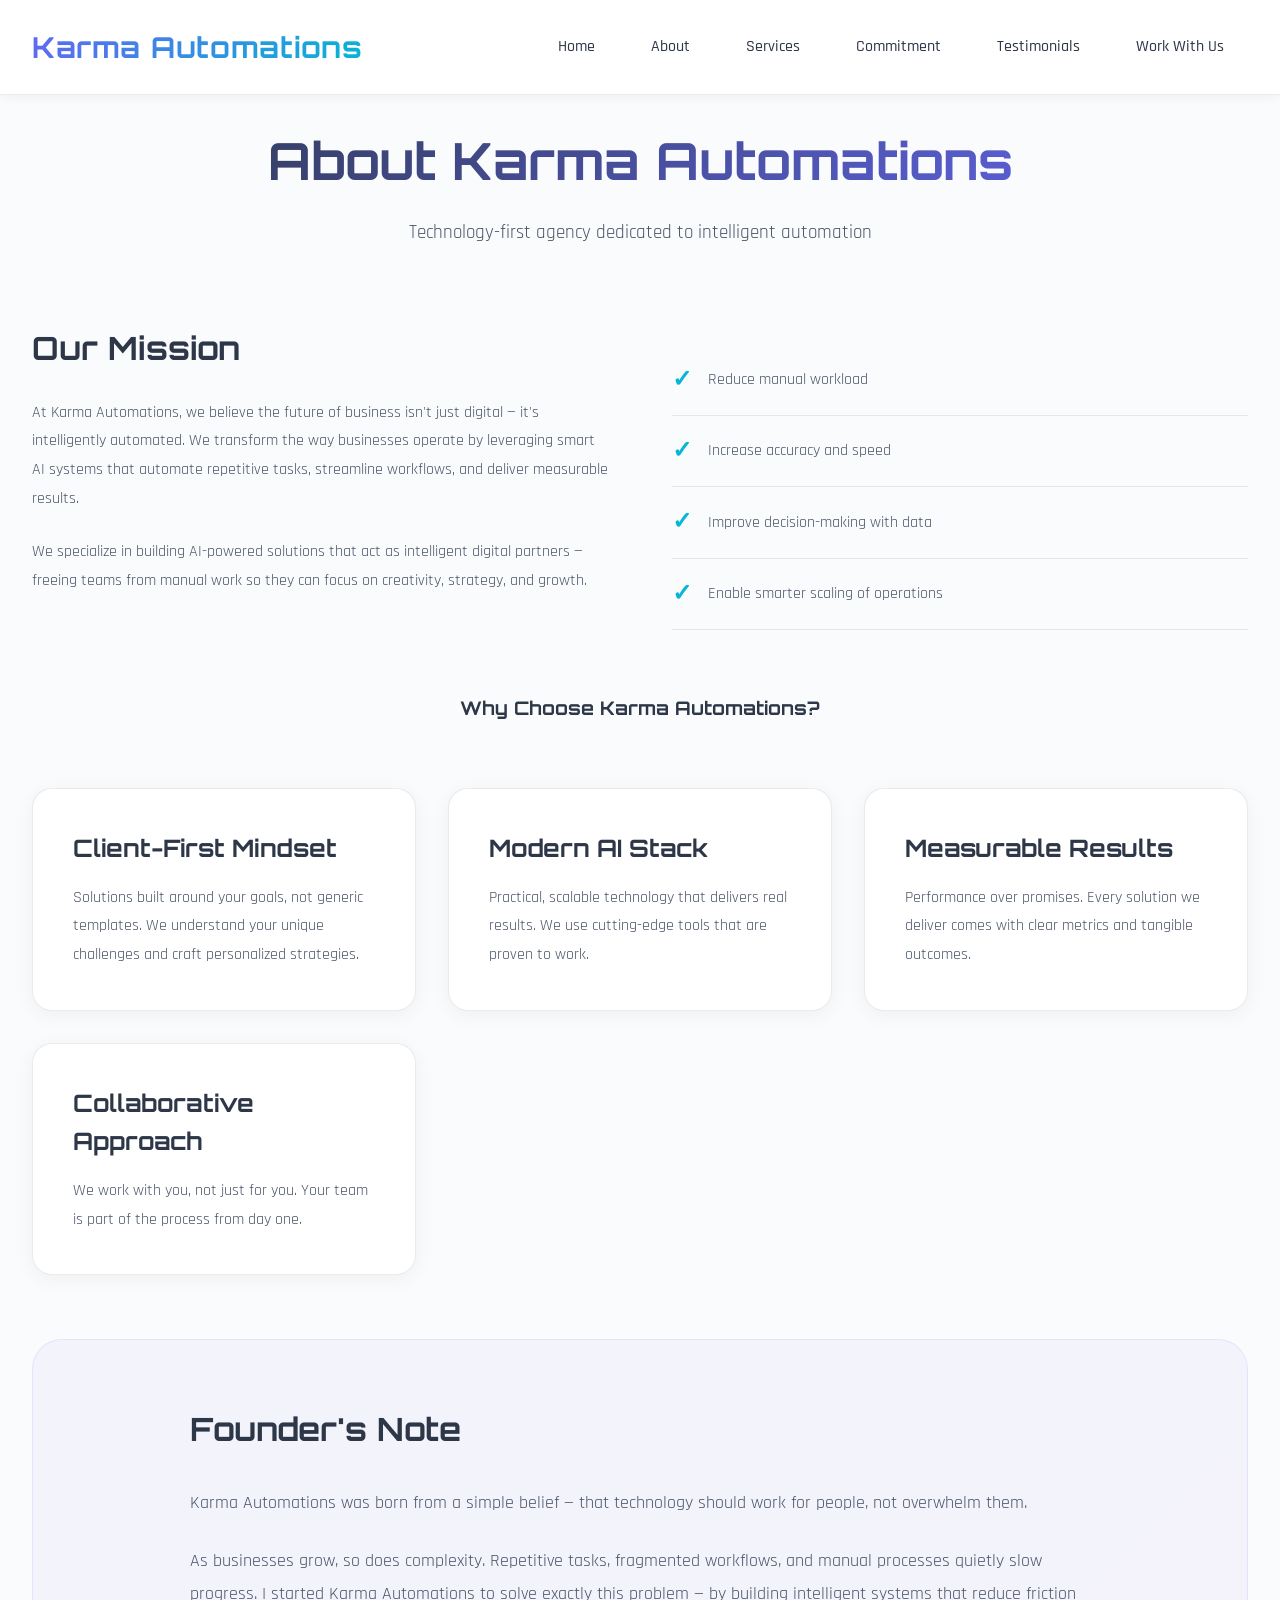
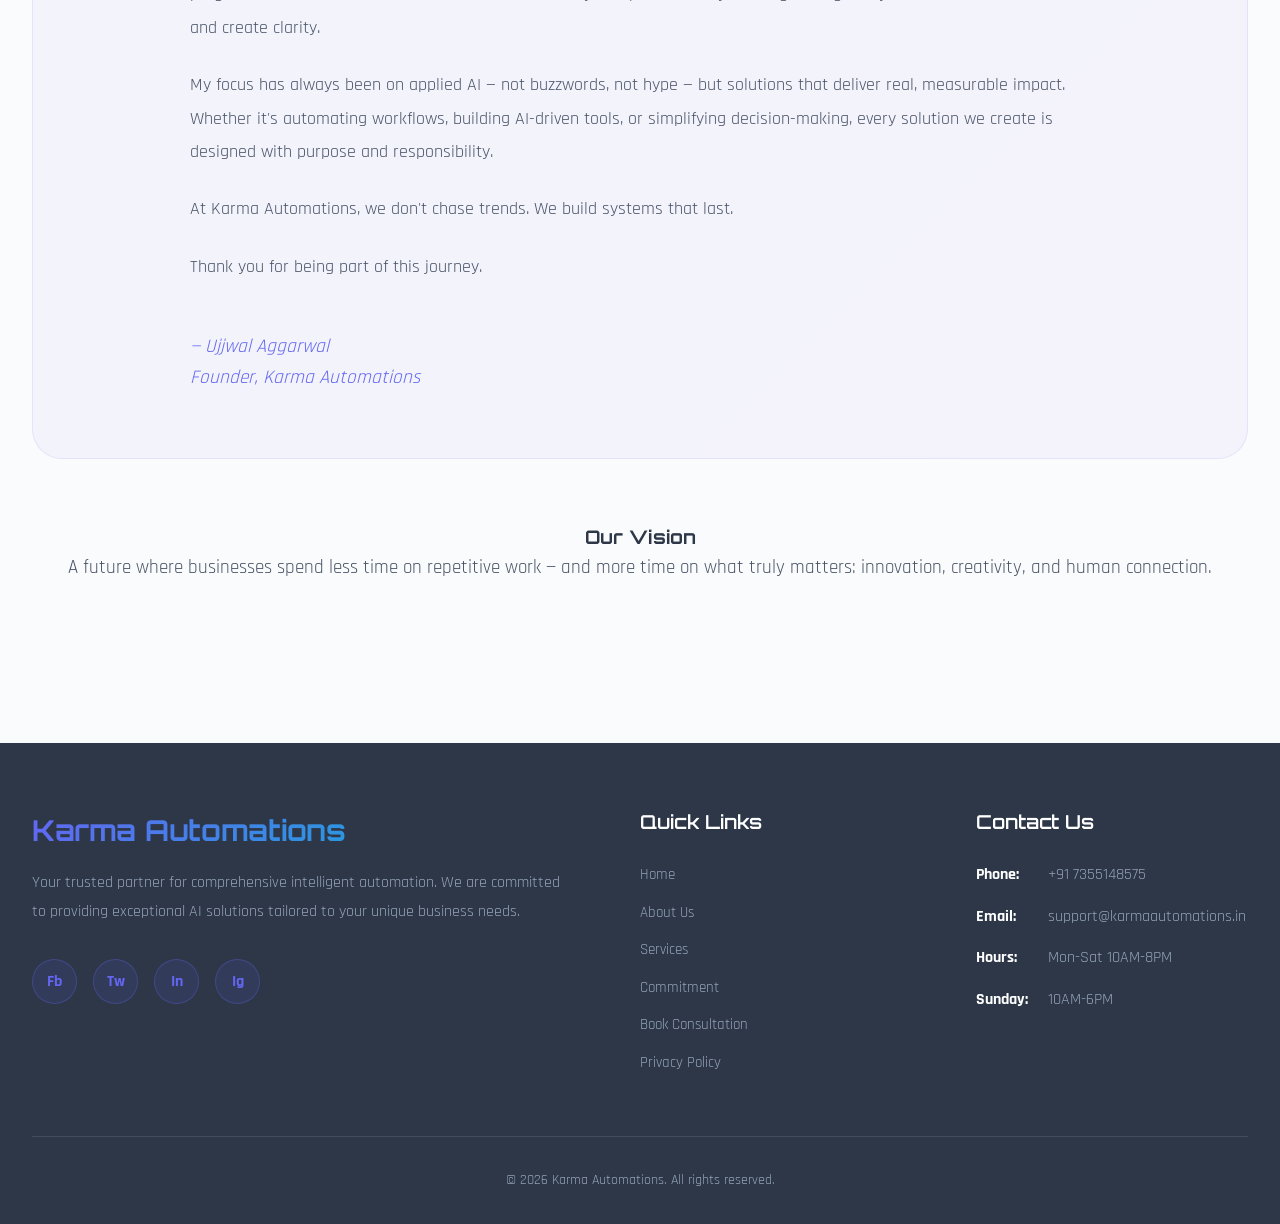
==== about.html @ ba12adb2 "Add files via upload" ====
<!DOCTYPE html>
<html lang="en">
<head>
    <meta charset="UTF-8">
    <meta name="viewport" content="width=device-width, initial-scale=1.0">
    <title>About Us - Karma Automations</title>
    <link rel="preconnect" href="https://fonts.googleapis.com">
    <link rel="preconnect" href="https://fonts.gstatic.com" crossorigin>
    <link href="https://fonts.googleapis.com/css2?family=Orbitron:wght@400;500;600;700;800;900&family=Rajdhani:wght@300;400;500;600;700&display=swap" rel="stylesheet">
    <link rel="stylesheet" href="styles.css">
</head>
<body>
    <nav>
        <div class="nav-container">
            <a href="index.html" class="logo">Karma Automations</a>
            <ul class="nav-links">
                <li><a href="index.html">Home</a></li>
                <li><a href="about.html">About</a></li>
                <li><a href="services.html">Services</a></li>
                <li><a href="commitment.html">Commitment</a></li>
                <li><a href="testimonials.html">Testimonials</a></li>
                <li><a href="contact.html">Work With Us</a></li>
            </ul>
        </div>
    </nav>

    <!-- ABOUT PAGE -->
    <section style="padding-top: 120px;">
        <div class="section-header">
            <h2>About Karma Automations</h2>
            <p>Technology-first agency dedicated to intelligent automation</p>
        </div>

        <div class="about-content">
            <div class="about-text">
                <h3>Our Mission</h3>
                <p>At Karma Automations, we believe the future of business isn't just digital — it's intelligently automated. We transform the way businesses operate by leveraging smart AI systems that automate repetitive tasks, streamline workflows, and deliver measurable results.</p>
                <p>We specialize in building AI-powered solutions that act as intelligent digital partners — freeing teams from manual work so they can focus on creativity, strategy, and growth.</p>
            </div>
            <div>
                <ul class="features-list">
                    <li>Reduce manual workload</li>
                    <li>Increase accuracy and speed</li>
                    <li>Improve decision-making with data</li>
                    <li>Enable smarter scaling of operations</li>
                </ul>
            </div>
        </div>

        <div style="margin-top: 4rem;">
            <div class="section-header">
                <h3>Why Choose Karma Automations?</h3>
            </div>
            <div class="cards-grid">
                <div class="card">
                    <h3>Client-First Mindset</h3>
                    <p>Solutions built around your goals, not generic templates. We understand your unique challenges and craft personalized strategies.</p>
                </div>
                <div class="card">
                    <h3>Modern AI Stack</h3>
                    <p>Practical, scalable technology that delivers real results. We use cutting-edge tools that are proven to work.</p>
                </div>
                <div class="card">
                    <h3>Measurable Results</h3>
                    <p>Performance over promises. Every solution we deliver comes with clear metrics and tangible outcomes.</p>
                </div>
                <div class="card">
                    <h3>Collaborative Approach</h3>
                    <p>We work with you, not just for you. Your team is part of the process from day one.</p>
                </div>
            </div>
        </div>

        <div class="founder-section">
            <div class="founder-content">
                <h3>Founder's Note</h3>
                <p>Karma Automations was born from a simple belief — that technology should work for people, not overwhelm them.</p>
                <p>As businesses grow, so does complexity. Repetitive tasks, fragmented workflows, and manual processes quietly slow progress. I started Karma Automations to solve exactly this problem — by building intelligent systems that reduce friction and create clarity.</p>
                <p>My focus has always been on applied AI — not buzzwords, not hype — but solutions that deliver real, measurable impact. Whether it's automating workflows, building AI-driven tools, or simplifying decision-making, every solution we create is designed with purpose and responsibility.</p>
                <p>At Karma Automations, we don't chase trends. We build systems that last.</p>
                <p>Thank you for being part of this journey.</p>
                <div class="signature">— Ujjwal Aggarwal<br>Founder, Karma Automations</div>
            </div>
        </div>

        <div style="margin-top: 4rem;">
            <div class="section-header">
                <h3>Our Vision</h3>
                <p>A future where businesses spend less time on repetitive work — and more time on what truly matters: innovation, creativity, and human connection.</p>
            </div>
        </div>
    </section>

    <!-- FOOTER -->
    <footer>
        <div class="footer-content">
            <div class="footer-about">
                <h3>Karma Automations</h3>
                <p>Your trusted partner for comprehensive intelligent automation. We are committed to providing exceptional AI solutions tailored to your unique business needs.</p>
                <div class="social-links">
                    <a href="#">Fb</a>
                    <a href="#">Tw</a>
                    <a href="#">In</a>
                    <a href="#">Ig</a>
                </div>
            </div>

            <div class="footer-section">
                <h4>Quick Links</h4>
                <ul>
                    <li><a href="index.html">Home</a></li>
                    <li><a href="about.html">About Us</a></li>
                    <li><a href="services.html">Services</a></li>
                    <li><a href="commitment.html">Commitment</a></li>
                    <li><a href="contact.html">Book Consultation</a></li>
                    <li><a href="privacy-policy.html">Privacy Policy</a></li>
                </ul>
            </div>

            <div class="footer-section">
                <h4>Contact Us</h4>
                <div class="contact-info-item">
                    <strong>Phone:</strong>
                    <span>+91 7355148575</span>
                </div>
                <div class="contact-info-item">
                    <strong>Email:</strong>
                    <span><a href="mailto:support@karmaautomations.in">support@karmaautomations.in</a></span>
                </div>
                <div class="contact-info-item">
                    <strong>Hours:</strong>
                    <span>Mon-Sat 10AM-8PM</span>
                </div>
                <div class="contact-info-item">
                    <strong>Sunday:</strong>
                    <span>10AM-6PM</span>
                </div>
            </div>
        </div>
        <div class="footer-bottom">
            <p>&copy; 2026 Karma Automations. All rights reserved.</p>
        </div>
    </footer>

    <script src="script.js"></script>
</body>
</html>
---- styles.css ----
* {
    margin: 0;
    padding: 0;
    box-sizing: border-box;
}

:root {
    --primary: #6366f1;
    --primary-dark: #4f46e5;
    --secondary: #8b5cf6;
    --accent: #06b6d4;
    --dark: #1a1a2e;
    --text-dark: #2d3748;
    --text-gray: #4a5568;
    --bg-light: #fafbfc;
    --bg-white: #ffffff;
}

body {
    font-family: 'Rajdhani', sans-serif;
    background: var(--bg-light);
    color: var(--text-dark);
    line-height: 1.6;
    overflow-x: hidden;
}

h1, h2, h3, h4, h5, h6, .logo {
    font-family: 'Orbitron', sans-serif;
}

/* Navigation */
nav {
    position: fixed;
    top: 0;
    width: 100%;
    background: rgba(255, 255, 255, 0.95);
    backdrop-filter: blur(20px);
    z-index: 1000;
    border-bottom: 1px solid rgba(0, 0, 0, 0.08);
    box-shadow: 0 2px 10px rgba(0, 0, 0, 0.05);
}

.nav-container {
    max-width: 1400px;
    margin: 0 auto;
    padding: 1.5rem 2rem;
    display: flex;
    justify-content: space-between;
    align-items: center;
}

.logo {
    font-size: 1.8rem;
    font-weight: 700;
    background: linear-gradient(135deg, var(--primary), var(--accent));
    -webkit-background-clip: text;
    -webkit-text-fill-color: transparent;
    background-clip: text;
    letter-spacing: 1px;
    text-decoration: none;
}

.nav-links {
    display: flex;
    gap: 0.5rem;
    list-style: none;
}

.nav-links a {
    color: var(--text-dark);
    text-decoration: none;
    transition: all 0.3s;
    font-weight: 500;
    padding: 0.75rem 1.5rem;
    border-radius: 50px;
    position: relative;
}

.nav-links a:hover {
    color: var(--primary);
    background: rgba(99, 102, 241, 0.08);
}

.nav-links a::after {
    content: '';
    position: absolute;
    bottom: 0.5rem;
    left: 50%;
    transform: translateX(-50%) scaleX(0);
    width: 30%;
    height: 2px;
    background: var(--primary);
    transition: transform 0.3s ease;
}

.nav-links a:hover::after {
    transform: translateX(-50%) scaleX(1);
}

/* Hero Section */
.hero {
    min-height: 100vh;
    display: flex;
    align-items: center;
    justify-content: center;
    position: relative;
    overflow: hidden;
    padding: 2rem;
}

.hero-bg {
    position: absolute;
    top: 0;
    left: 0;
    width: 100%;
    height: 100%;
    background: radial-gradient(circle at 50% 50%, rgba(99, 102, 241, 0.08), transparent 50%),
                radial-gradient(circle at 80% 20%, rgba(139, 92, 246, 0.08), transparent 50%);
    animation: pulse 8s ease-in-out infinite;
}

@keyframes pulse {
    0%, 100% { opacity: 1; }
    50% { opacity: 0.7; }
}

.hero-content {
    max-width: 1200px;
    text-align: center;
    position: relative;
    z-index: 1;
}

.hero h1 {
    font-size: clamp(2.5rem, 6vw, 5rem);
    font-weight: 800;
    margin-bottom: 1.5rem;
    background: linear-gradient(135deg, var(--text-dark), var(--primary));
    -webkit-background-clip: text;
    -webkit-text-fill-color: transparent;
    background-clip: text;
    animation: fadeInUp 1s ease-out;
}

.hero p {
    font-size: clamp(1.1rem, 2vw, 1.5rem);
    color: var(--text-gray);
    margin-bottom: 3rem;
    animation: fadeInUp 1s ease-out 0.2s both;
}

@keyframes fadeInUp {
    from {
        opacity: 0;
        transform: translateY(30px);
    }
    to {
        opacity: 1;
        transform: translateY(0);
    }
}

.cta-buttons {
    display: flex;
    gap: 1.5rem;
    justify-content: center;
    flex-wrap: wrap;
    animation: fadeInUp 1s ease-out 0.4s both;
}

.btn {
    padding: 1rem 2.5rem;
    border-radius: 50px;
    text-decoration: none;
    font-weight: 600;
    transition: all 0.3s;
    cursor: pointer;
    border: none;
    font-size: 1rem;
    display: inline-block;
}

.btn-primary {
    background: linear-gradient(135deg, var(--primary), var(--secondary));
    color: white;
    box-shadow: 0 10px 30px rgba(99, 102, 241, 0.3);
}

.btn-primary:hover {
    transform: translateY(-2px);
    box-shadow: 0 15px 40px rgba(99, 102, 241, 0.4);
}

.btn-secondary {
    background: transparent;
    color: var(--primary);
    border: 2px solid var(--primary);
}

.btn-secondary:hover {
    background: var(--primary);
    color: white;
}

/* Section Styles */
section {
    padding: 6rem 2rem;
    max-width: 1400px;
    margin: 0 auto;
}

.content-section {
    background: var(--bg-white);
    border-radius: 30px;
    padding: 4rem 3rem;
    border: 1px solid rgba(0, 0, 0, 0.08);
    box-shadow: 0 4px 30px rgba(0, 0, 0, 0.05);
    margin-top: 2rem;
}

.section-header {
    text-align: center;
    margin-bottom: 4rem;
}

.section-header h2 {
    font-size: clamp(2rem, 4vw, 3.5rem);
    margin-bottom: 1rem;
    background: linear-gradient(135deg, var(--text-dark), var(--primary));
    -webkit-background-clip: text;
    -webkit-text-fill-color: transparent;
    background-clip: text;
}

.section-header p {
    color: var(--text-gray);
    font-size: 1.2rem;
}

/* Cards Grid */
.cards-grid {
    display: grid;
    grid-template-columns: repeat(auto-fit, minmax(300px, 1fr));
    gap: 2rem;
    margin-top: 3rem;
}

.card {
    background: var(--bg-white);
    border: 1px solid rgba(0, 0, 0, 0.08);
    border-radius: 20px;
    padding: 2.5rem;
    transition: all 0.3s;
    box-shadow: 0 4px 20px rgba(0, 0, 0, 0.05);
}

.card:hover {
    transform: translateY(-10px);
    border-color: var(--primary);
    box-shadow: 0 20px 40px rgba(99, 102, 241, 0.15);
}

.card-icon {
    font-size: 3rem;
    margin-bottom: 1.5rem;
}

.card h3 {
    font-size: 1.5rem;
    margin-bottom: 1rem;
    color: var(--text-dark);
}

.card p {
    color: var(--text-gray);
    line-height: 1.8;
}

/* About Section */
.about-content {
    display: grid;
    grid-template-columns: 1fr 1fr;
    gap: 4rem;
    align-items: center;
}

.about-text h3 {
    font-size: 2rem;
    margin-bottom: 1.5rem;
    color: var(--text-dark);
}

.about-text p {
    color: var(--text-gray);
    margin-bottom: 1.5rem;
    line-height: 1.8;
}

.features-list {
    list-style: none;
    margin-top: 2rem;
}

.features-list li {
    padding: 1rem 0;
    border-bottom: 1px solid rgba(0, 0, 0, 0.08);
    color: var(--text-gray);
    display: flex;
    align-items: center;
    gap: 1rem;
}

.features-list li::before {
    content: "✓";
    color: var(--accent);
    font-weight: bold;
    font-size: 1.5rem;
}

/* Founder Section */
.founder-section {
    background: linear-gradient(135deg, rgba(99, 102, 241, 0.05), rgba(139, 92, 246, 0.05));
    border-radius: 30px;
    padding: 4rem;
    margin-top: 4rem;
    border: 1px solid rgba(99, 102, 241, 0.1);
}

.founder-content {
    max-width: 900px;
    margin: 0 auto;
}

.founder-content h3 {
    font-size: 2rem;
    margin-bottom: 2rem;
    color: var(--text-dark);
}

.founder-content p {
    color: var(--text-gray);
    font-size: 1.1rem;
    line-height: 1.9;
    margin-bottom: 1.5rem;
}

.signature {
    margin-top: 3rem;
    font-style: italic;
    color: var(--primary);
    font-size: 1.2rem;
}

/* Services Grid */
.services-grid {
    display: grid;
    grid-template-columns: repeat(auto-fit, minmax(280px, 1fr));
    gap: 2rem;
}

.service-card {
    background: var(--bg-white);
    border: 1px solid rgba(0, 0, 0, 0.08);
    border-radius: 20px;
    padding: 2.5rem;
    transition: all 0.3s;
    box-shadow: 0 4px 20px rgba(0, 0, 0, 0.05);
}

.service-card:hover {
    transform: translateY(-5px);
    border-color: var(--primary);
    box-shadow: 0 15px 35px rgba(99, 102, 241, 0.15);
}

.service-icon {
    font-size: 2.5rem;
    margin-bottom: 1.5rem;
}

.service-card h3 {
    color: var(--text-dark);
    margin-bottom: 1rem;
}

.service-card p {
    color: var(--text-gray);
}

/* Commitment Values */
.commitment-grid {
    display: grid;
    grid-template-columns: repeat(auto-fit, minmax(350px, 1fr));
    gap: 3rem;
    margin-top: 3rem;
}

.commitment-card {
    background: var(--bg-white);
    border-left: 4px solid var(--primary);
    border-radius: 15px;
    padding: 2.5rem;
    box-shadow: 0 4px 20px rgba(0, 0, 0, 0.05);
}

.commitment-card h3 {
    color: var(--text-dark);
    font-size: 1.5rem;
    margin-bottom: 1rem;
}

.commitment-card p {
    color: var(--text-gray);
    line-height: 1.8;
}

/* Contact Section */
.contact-form {
    max-width: 700px;
    margin: 0 auto;
    background: var(--bg-white);
    border: 1px solid rgba(0, 0, 0, 0.08);
    border-radius: 20px;
    padding: 3rem;
    box-shadow: 0 4px 20px rgba(0, 0, 0, 0.05);
}

.form-group {
    margin-bottom: 2rem;
}

.form-group label {
    display: block;
    margin-bottom: 0.5rem;
    color: var(--text-dark);
    font-weight: 500;
}

.form-group input,
.form-group textarea {
    width: 100%;
    padding: 1rem;
    border-radius: 10px;
    border: 1px solid rgba(0, 0, 0, 0.1);
    background: var(--bg-light);
    color: var(--text-dark);
    font-size: 1rem;
    font-family: 'Rajdhani', sans-serif;
}

.form-group input:focus,
.form-group textarea:focus {
    outline: none;
    border-color: var(--primary);
}

.form-group textarea {
    min-height: 150px;
    resize: vertical;
}

/* Footer */
footer {
    background: var(--text-dark);
    color: #e2e8f0;
    border-top: none;
    padding: 4rem 2rem 2rem;
}

.footer-content {
    max-width: 1400px;
    margin: 0 auto;
    display: grid;
    grid-template-columns: 2fr 1fr 1fr;
    gap: 4rem;
    margin-bottom: 3rem;
}

.footer-about h3 {
    font-size: 1.8rem;
    background: linear-gradient(135deg, var(--primary), var(--accent));
    -webkit-background-clip: text;
    -webkit-text-fill-color: transparent;
    background-clip: text;
    margin-bottom: 1rem;
    font-weight: 700;
}

.footer-about p {
    color: #94a3b8;
    line-height: 1.8;
    margin-bottom: 1.5rem;
    font-size: 1rem;
}

.social-links {
    display: flex;
    gap: 1rem;
    margin-top: 2rem;
}

.social-links a {
    width: 45px;
    height: 45px;
    border-radius: 50%;
    background: rgba(99, 102, 241, 0.1);
    border: 1px solid rgba(99, 102, 241, 0.3);
    display: flex;
    align-items: center;
    justify-content: center;
    color: var(--primary);
    text-decoration: none;
    transition: all 0.3s;
    font-weight: bold;
}

.social-links a:hover {
    background: linear-gradient(135deg, var(--primary), var(--secondary));
    color: white;
    transform: translateY(-3px);
    border-color: transparent;
}

.footer-section h4 {
    color: #fff;
    font-size: 1.2rem;
    margin-bottom: 1.5rem;
    font-weight: 600;
}

.footer-section ul {
    list-style: none;
}

.footer-section ul li {
    margin-bottom: 0.75rem;
}

.footer-section ul li a {
    color: #94a3b8;
    text-decoration: none;
    transition: color 0.3s;
    font-size: 0.95rem;
}

.footer-section ul li a:hover {
    color: var(--primary);
}

.contact-info-item {
    display: flex;
    align-items: start;
    gap: 0.75rem;
    margin-bottom: 1rem;
    color: #94a3b8;
}

.contact-info-item strong {
    color: #fff;
    min-width: 60px;
}

.contact-info-item a {
    color: #94a3b8;
    text-decoration: none;
}

.contact-info-item a:hover {
    color: var(--primary);
}

.footer-bottom {
    text-align: center;
    padding-top: 2rem;
    border-top: 1px solid rgba(255, 255, 255, 0.1);
    color: #94a3b8;
    font-size: 0.9rem;
}

footer p {
    color: #94a3b8;
}

/* Testimonials */
.testimonials-grid {
    display: grid;
    grid-template-columns: repeat(auto-fit, minmax(350px, 1fr));
    gap: 2rem;
}

.testimonial {
    background: var(--bg-white);
    border: 1px solid rgba(0, 0, 0, 0.08);
    border-radius: 20px;
    padding: 2.5rem;
    box-shadow: 0 4px 20px rgba(0, 0, 0, 0.05);
}

.testimonial-text {
    color: var(--text-gray);
    font-size: 1.1rem;
    line-height: 1.8;
    margin-bottom: 2rem;
    font-style: italic;
}

.testimonial-author {
    display: flex;
    align-items: center;
    gap: 1rem;
}

.author-avatar {
    width: 50px;
    height: 50px;
    border-radius: 50%;
    background: linear-gradient(135deg, var(--primary), var(--secondary));
    display: flex;
    align-items: center;
    justify-content: center;
    font-weight: bold;
    color: white;
}

.author-info h4 {
    color: var(--text-dark);
    margin-bottom: 0.25rem;
}

.author-info p {
    color: var(--text-gray);
    font-size: 0.9rem;
}

@media (max-width: 768px) {
    .nav-links {
        display: none;
    }

    .about-content {
        grid-template-columns: 1fr;
    }

    .cards-grid,
    .services-grid,
    .commitment-grid,
    .testimonials-grid {
        grid-template-columns: 1fr;
    }

    .footer-content {
        grid-template-columns: 1fr;
        gap: 2rem;
    }
}
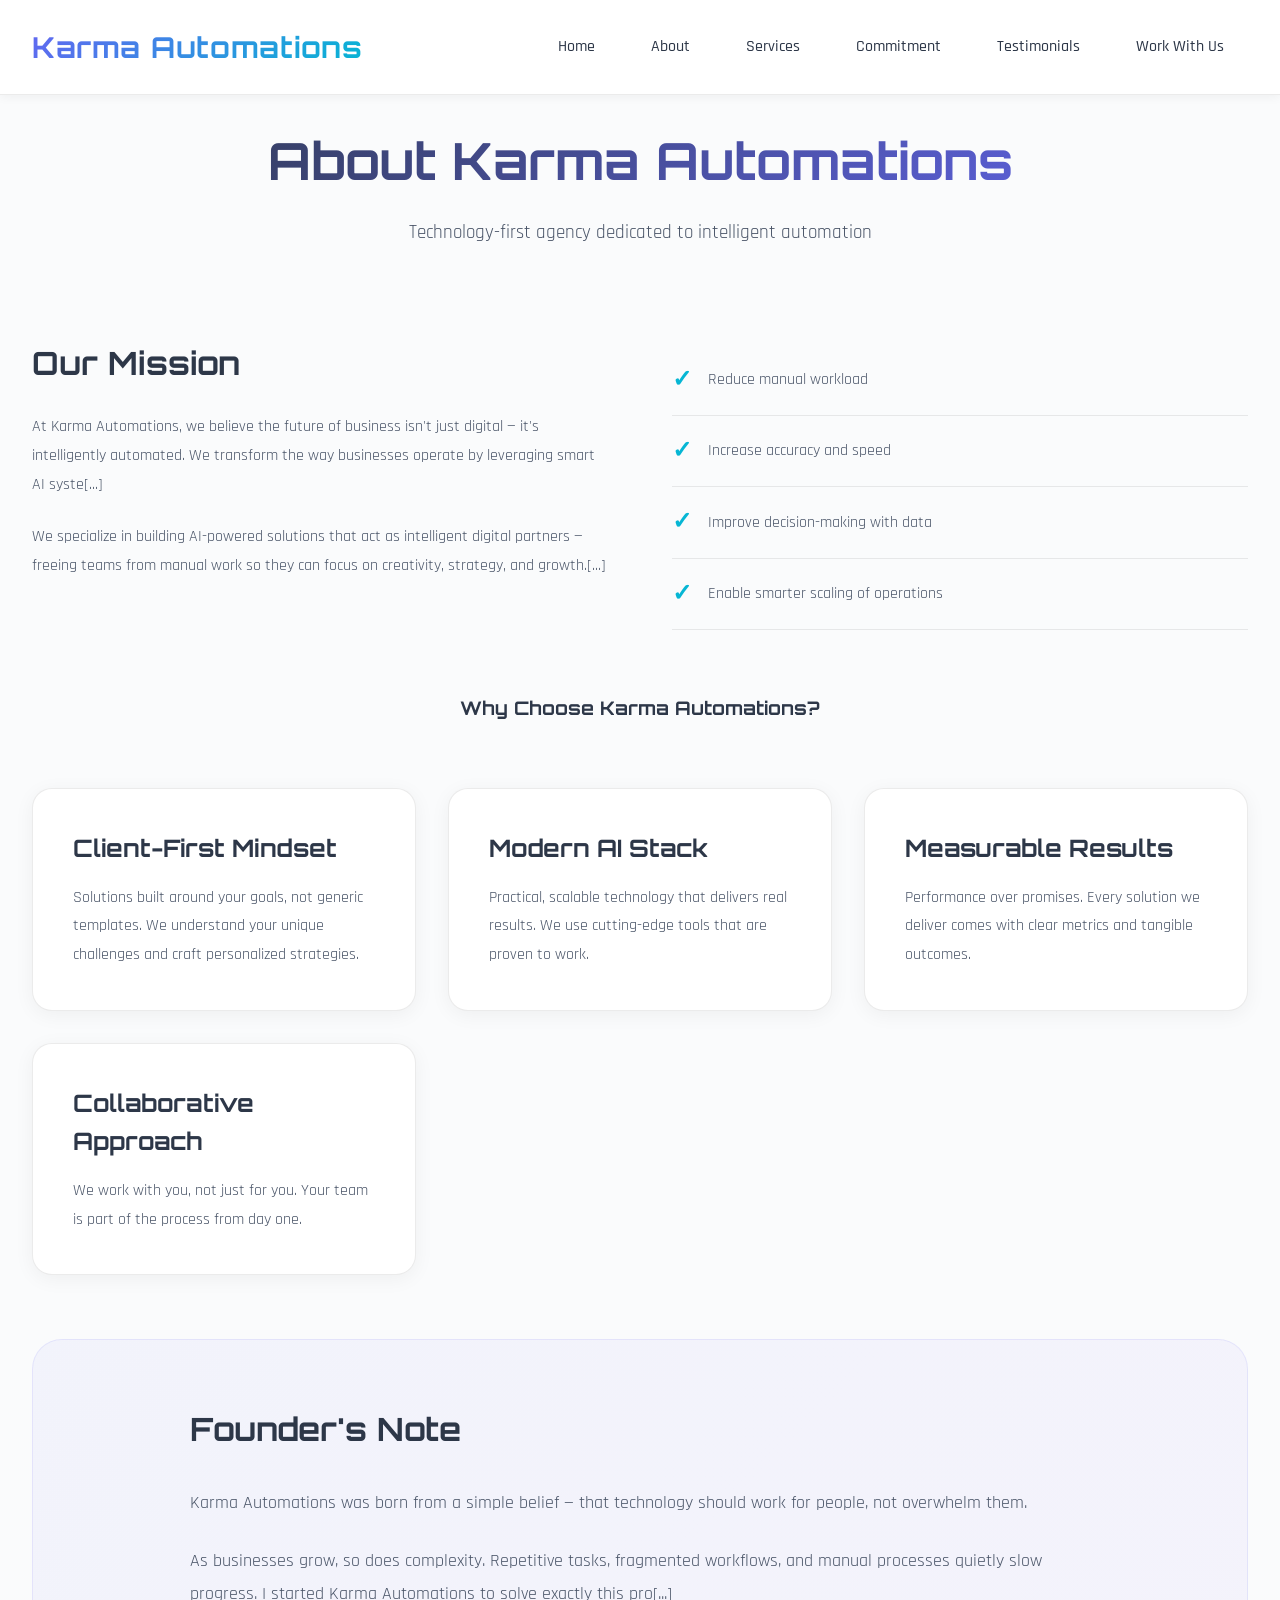
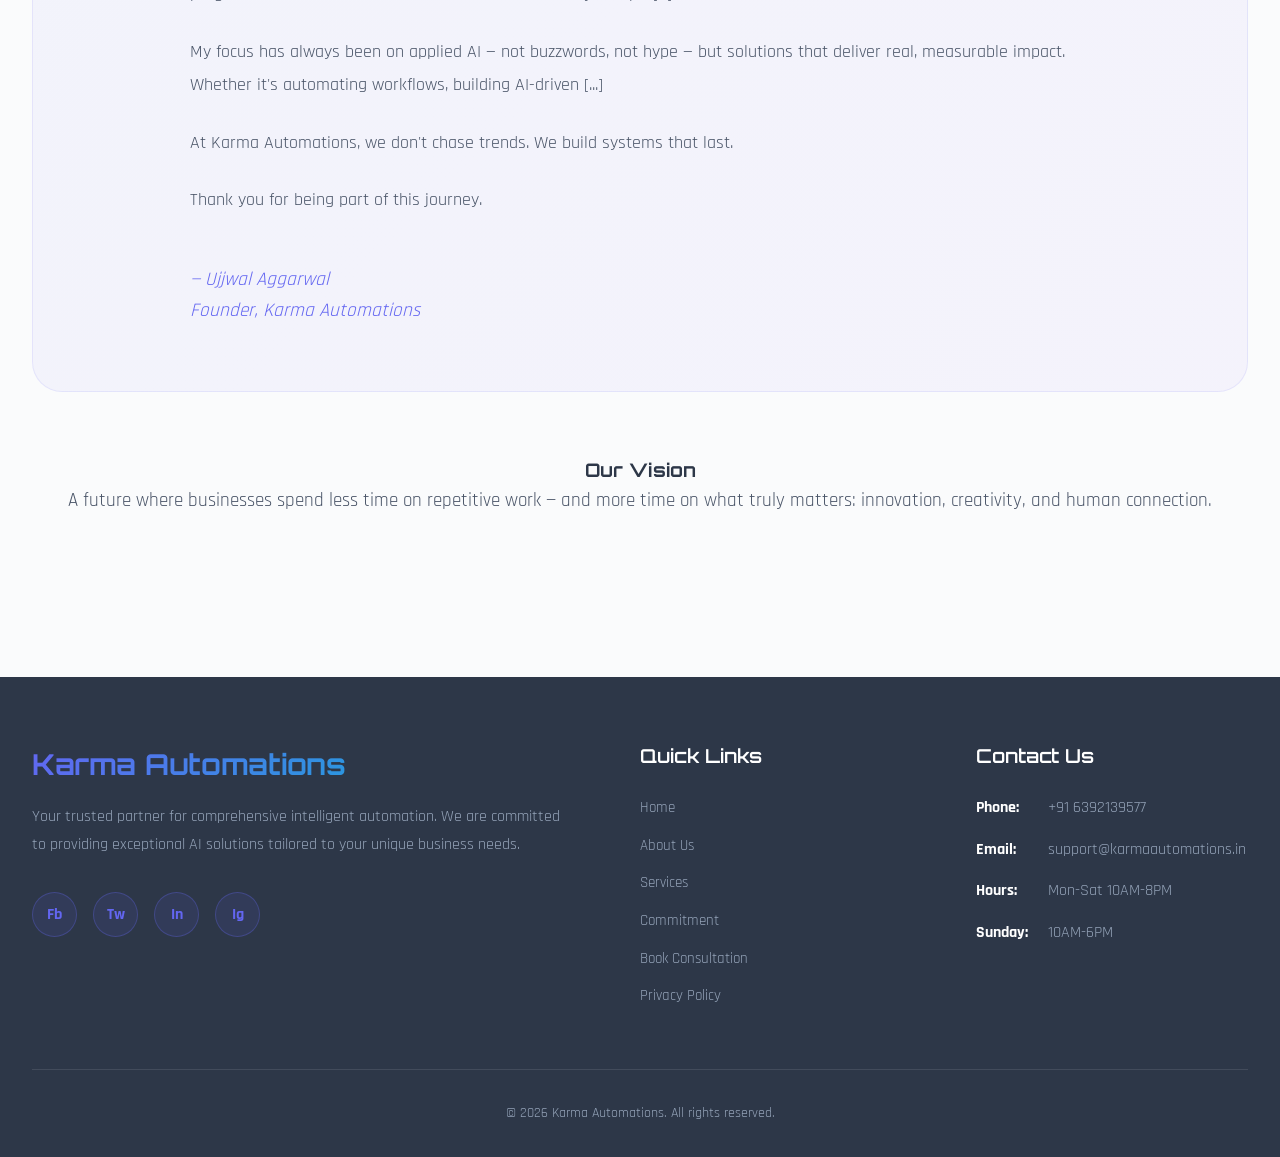
==== commit e5c01faa: "Update phone number from 7355148575 to 6392139577 in about.html" ====
--- a/about.html
+++ b/about.html
@@ -34,8 +34,8 @@
         <div class="about-content">
             <div class="about-text">
                 <h3>Our Mission</h3>
-                <p>At Karma Automations, we believe the future of business isn't just digital — it's intelligently automated. We transform the way businesses operate by leveraging smart AI systems that automate repetitive tasks, streamline workflows, and deliver measurable results.</p>
-                <p>We specialize in building AI-powered solutions that act as intelligent digital partners — freeing teams from manual work so they can focus on creativity, strategy, and growth.</p>
+                <p>At Karma Automations, we believe the future of business isn't just digital — it's intelligently automated. We transform the way businesses operate by leveraging smart AI syste[...]
+                <p>We specialize in building AI-powered solutions that act as intelligent digital partners — freeing teams from manual work so they can focus on creativity, strategy, and growth.[...]
             </div>
             <div>
                 <ul class="features-list">
@@ -75,8 +75,8 @@
             <div class="founder-content">
                 <h3>Founder's Note</h3>
                 <p>Karma Automations was born from a simple belief — that technology should work for people, not overwhelm them.</p>
-                <p>As businesses grow, so does complexity. Repetitive tasks, fragmented workflows, and manual processes quietly slow progress. I started Karma Automations to solve exactly this problem — by building intelligent systems that reduce friction and create clarity.</p>
-                <p>My focus has always been on applied AI — not buzzwords, not hype — but solutions that deliver real, measurable impact. Whether it's automating workflows, building AI-driven tools, or simplifying decision-making, every solution we create is designed with purpose and responsibility.</p>
+                <p>As businesses grow, so does complexity. Repetitive tasks, fragmented workflows, and manual processes quietly slow progress. I started Karma Automations to solve exactly this pro[...]
+                <p>My focus has always been on applied AI — not buzzwords, not hype — but solutions that deliver real, measurable impact. Whether it's automating workflows, building AI-driven [...]
                 <p>At Karma Automations, we don't chase trends. We build systems that last.</p>
                 <p>Thank you for being part of this journey.</p>
                 <div class="signature">— Ujjwal Aggarwal<br>Founder, Karma Automations</div>
@@ -121,7 +121,7 @@
                 <h4>Contact Us</h4>
                 <div class="contact-info-item">
                     <strong>Phone:</strong>
-                    <span>+91 7355148575</span>
+                    <span>+91 6392139577</span>
                 </div>
                 <div class="contact-info-item">
                     <strong>Email:</strong>
